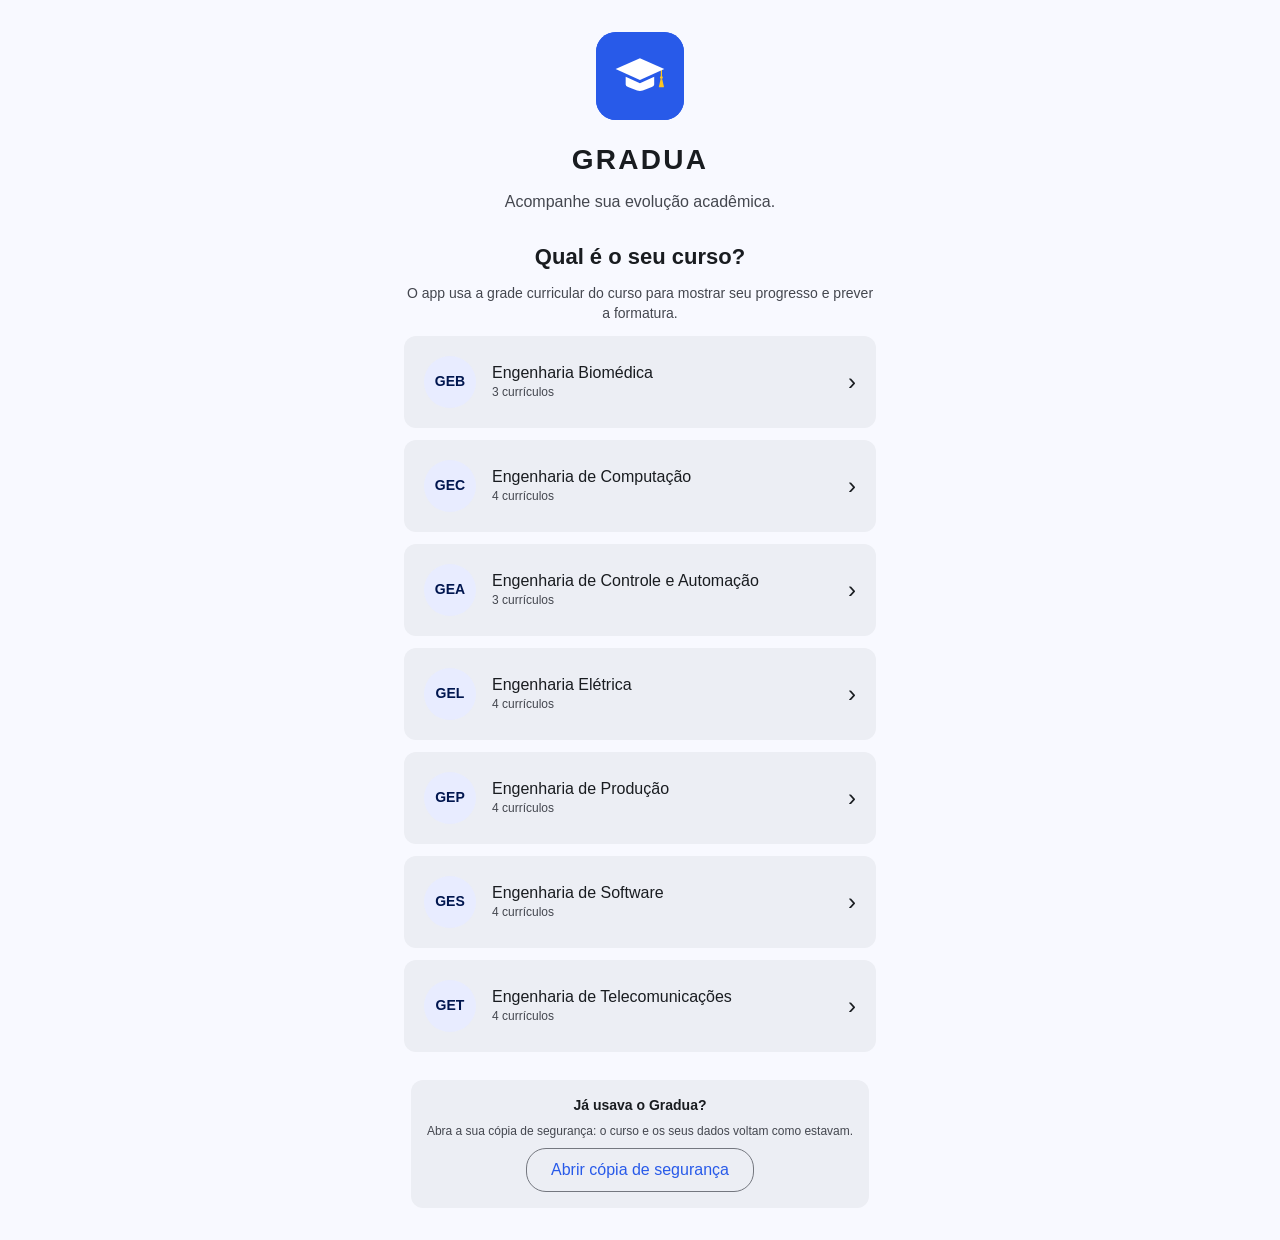
==== index.html @ af93af9c "Gradua 16.3 Beta (versão web e APK do Android) Co-Authored-By: Claude Opus 5.5 <noreply@anthropic.co" ====
<!doctype html>
<html lang="pt-BR">
<head>
  <meta charset="utf-8">
  <meta name="viewport" content="width=device-width, initial-scale=1, viewport-fit=cover">
  <meta name="theme-color" content="#285AE9">
  <!-- 16.2 Beta (segurança, OWASP/MDN): só carrega o que vem do próprio site; nada de plugins nem de base externa. -->
  <meta http-equiv="Content-Security-Policy" content="default-src 'self'; img-src 'self' data: blob:; style-src 'self'; object-src 'none'; base-uri 'none'; form-action 'none'">
  <meta name="apple-mobile-web-app-capable" content="yes">
  <meta name="mobile-web-app-capable" content="yes">
  <meta name="apple-mobile-web-app-status-bar-style" content="default">
  <meta name="apple-mobile-web-app-title" content="Gradua">
  <meta name="description" content="Gradua: acompanhe sua evolução acadêmica no Inatel, do primeiro semestre até a formatura.">
  <title>Gradua</title>
  <link rel="manifest" href="manifest.webmanifest">
  <link rel="apple-touch-icon" href="icones/apple-touch-icon.png">
  <link rel="icon" type="image/png" href="icones/icone-192.png">
  <link rel="stylesheet" href="estilos.css?v=16.3-Beta">
</head>
<body>
  <div id="app" aria-live="polite">
    <div class="abertura"><img src="icones/icone-app.svg" alt="" class="abertura-icone"><p class="logotipo claro">GRADUA</p></div>
  </div>
  <noscript>O Gradua precisa de JavaScript ligado no navegador.</noscript>
  <script src="gradua.js?v=16.3-Beta"></script>
</body>
</html>
---- estilos.css ----
/* Gradua web: as mesmas cores do tema Material 3 do app Android (ui/theme/Theme.kt). */
:root {
  --primaria: #285AE9; --sobre-primaria: #FFFFFF;
  --primaria-cont: #E8ECFF; --sobre-primaria-cont: #00164F;
  --secundaria-cont: #D9E3F8; --sobre-secundaria-cont: #121C2B;
  --terciaria: #7A5900; --terciaria-cont: #FFDEA6; --sobre-terciaria-cont: #261900;
  --erro: #B3261E; --erro-cont: #F9DEDC; --sobre-erro-cont: #410E0B;
  --fundo: #F8F9FF; --superficie: #F8F9FF; --texto: #191C20; --texto-var: #44474F;
  --cartao: #ECEEF4; --cartao-alto: #E6E8EE; --contorno: #74777F; --contorno-var: #C4C6D0;
  --barra: #F0F1F7;
  --ap-f: #DCF2DC; --ap-t: #1B5E20; --cu-f: #FFF4C2; --cu-t: #6D5300; --li-f: #D6E6FA; --li-t: #0D47A1;
  --bl-f: #E4E4E4; --bl-t: #424242; --cs-f: #FBE3D1; --cs-t: #8A3B00; --rf-f: #EDE3F6; --rf-t: #5B2A86;
  --ouro: #FDC522;
  color-scheme: light dark;
}
@media (prefers-color-scheme: dark) {
  :root {
    --primaria: #B5C4FF; --sobre-primaria: #002781;
    --primaria-cont: #1F47C4; --sobre-primaria-cont: #DCE3FF;
    --secundaria-cont: #3E4759; --sobre-secundaria-cont: #D9E3F8;
    --terciaria: #F0BF5C; --terciaria-cont: #5C4300; --sobre-terciaria-cont: #FFDEA6;
    --erro: #F2B8B5; --erro-cont: #8C1D18; --sobre-erro-cont: #F9DEDC;
    --fundo: #111318; --superficie: #111318; --texto: #E2E2E9; --texto-var: #C4C6D0;
    --cartao: #1D2024; --cartao-alto: #272A2F; --contorno: #8E9099; --contorno-var: #44474F;
    --barra: #1D2024;
    --ap-f: #1E3B23; --ap-t: #A5D6A7; --cu-f: #3D3414; --cu-t: #FFE082; --li-f: #1A2C45; --li-t: #90CAF9;
    --bl-f: #2E2E2E; --bl-t: #BDBDBD; --cs-f: #3E2615; --cs-t: #FFB74D; --rf-f: #2F2440; --rf-t: #D1B3F0;
  }
}

* { box-sizing: border-box; -webkit-tap-highlight-color: transparent; }
html, body { margin: 0; height: 100%; }
body {
  background: var(--fundo); color: var(--texto);
  font-family: -apple-system, BlinkMacSystemFont, "Segoe UI", Roboto, "Helvetica Neue", Arial, sans-serif;
  font-size: 16px; line-height: 1.4; -webkit-text-size-adjust: 100%;
  overscroll-behavior-y: none;
}
button, input, select, textarea { font: inherit; color: inherit; }
h1, h2, h3, p { margin: 0; }

/* Abertura (enquanto carrega). */
.abertura { position: fixed; inset: 0; background: #285AE9; display: flex; flex-direction: column; align-items: center; justify-content: center; gap: 8px; }
.abertura-icone { width: 160px; height: 160px; }
.logotipo { font-weight: 700; letter-spacing: 0.08em; font-size: 28px; }
.logotipo.claro { color: #fff; }

/* Estrutura: barra superior, conteúdo rolável, barra de abas embaixo (com as áreas seguras do iPhone). */
.app { display: flex; flex-direction: column; height: 100%; height: 100dvh; }
.topo {
  display: flex; align-items: center; gap: 8px; background: var(--superficie);
  padding: calc(env(safe-area-inset-top) + 10px) 12px 10px calc(env(safe-area-inset-left) + 16px);
}
.topo-titulos { flex: 1; min-width: 0; }
/* Seta de voltar da Jornada (15.0 Beta): alinhada à esquerda como no app Android. */
.topo .voltar { margin-left: -10px; }
.topo h1 { font-size: 22px; font-weight: 400; }
.topo .sub { font-size: 12px; color: var(--texto-var); letter-spacing: 0.02em; white-space: nowrap; overflow: hidden; text-overflow: ellipsis; }
.conteudo { flex: 1; overflow-y: auto; -webkit-overflow-scrolling: touch; padding: 16px; padding-left: calc(env(safe-area-inset-left) + 16px); padding-right: calc(env(safe-area-inset-right) + 16px); }
.conteudo > * + * { margin-top: 12px; }
.abas {
  display: flex; background: var(--barra); border-top: 1px solid var(--contorno-var);
  padding-bottom: env(safe-area-inset-bottom);
}
.aba { flex: 1; display: flex; flex-direction: column; align-items: center; gap: 4px; padding: 10px 0 12px; border: 0; background: none; color: var(--texto-var); font-size: 12px; font-weight: 500; cursor: pointer; }
.aba .pilula { width: 56px; height: 30px; border-radius: 15px; display: flex; align-items: center; justify-content: center; }
.aba[aria-selected="true"] { color: var(--texto); font-weight: 700; }
.aba[aria-selected="true"] .pilula { background: var(--secundaria-cont); }

/* Ícones SVG pintados na cor do texto. */
.icone { display: inline-block; width: 24px; height: 24px; background: currentColor; -webkit-mask: var(--src) center / contain no-repeat; mask: var(--src) center / contain no-repeat; flex: none; }
.icone.p { width: 16px; height: 16px; }
.botao-icone { border: 0; background: none; padding: 10px; border-radius: 50%; cursor: pointer; color: var(--texto); display: flex; }

/* Cartões. */
.cartao { background: var(--cartao); border-radius: 12px; padding: 16px; }
.cartao > * + * { margin-top: 8px; }
.cartao.destaque { background: var(--primaria-cont); color: var(--sobre-primaria-cont); padding: 20px; }
.cartao.secundario { background: var(--secundaria-cont); color: var(--sobre-secundaria-cont); }
.cartao.erro { background: var(--erro-cont); color: var(--sobre-erro-cont); }
.cartao.alto { background: var(--cartao-alto); }
.cartao.contorno { background: var(--superficie); border: 1px solid var(--contorno-var); }
.cartao.clicavel { cursor: pointer; }
.titulo-g { font-size: 22px; font-weight: 600; }
.titulo-m { font-size: 16px; font-weight: 500; }
.titulo-p { font-size: 14px; font-weight: 600; }
.numero-g { font-size: 45px; font-weight: 600; line-height: 1.1; }
.numero-m { font-size: 24px; font-weight: 600; }
.corpo-p { font-size: 14px; }
.legenda { font-size: 12px; color: var(--texto-var); }
.cartao.destaque .legenda, .cartao.erro .legenda, .cartao.secundario .legenda { color: inherit; opacity: 0.85; }
.var { color: var(--texto-var); }
.erro-t { color: var(--erro); }
.negrito { font-weight: 700; }
.cor-primaria { color: var(--primaria); }
.cor-terciaria { color: var(--terciaria); }
/* Seu tempo de curso (10.0 Beta): prazos mínimo e máximo lado a lado. */
.prazos { display: grid; grid-template-columns: 1fr 1fr; gap: 8px; margin: 4px 0; }
.escolha .cartao-ingresso { width: 100%; text-align: left; }
.italico { font-style: italic; }
.direita { display: flex; justify-content: flex-end; }
.linha { display: flex; align-items: center; gap: 8px; }
.cresce { flex: 1; min-width: 0; }
.cortar { white-space: nowrap; overflow: hidden; text-overflow: ellipsis; }
.divisor { border: 0; border-top: 1px solid var(--contorno-var); margin: 8px 0; }

/* Botões. */
.btn { border: 0; border-radius: 20px; padding: 10px 24px; background: var(--primaria); color: var(--sobre-primaria); font-weight: 500; cursor: pointer; min-height: 40px; }
.btn.contorno { background: none; color: var(--primaria); border: 1px solid var(--contorno); }
.btn.texto { background: none; color: var(--primaria); padding: 10px 12px; }
.btn.tonal { background: var(--secundaria-cont); color: var(--sobre-secundaria-cont); }
.btn:disabled { opacity: 0.38; cursor: default; }
.chips { display: flex; flex-wrap: wrap; gap: 8px; }
.chip { border: 1px solid var(--contorno); border-radius: 8px; padding: 6px 12px; background: none; cursor: pointer; font-size: 14px; display: inline-flex; align-items: center; gap: 6px; }
.chip[aria-pressed="true"] { background: var(--secundaria-cont); color: var(--sobre-secundaria-cont); border-color: transparent; }

/* Campos. */
.campo { display: flex; flex-direction: column; gap: 4px; flex: 1; min-width: 0; }
.campo label { font-size: 12px; color: var(--texto-var); }
.campo input, .campo select, .campo textarea {
  border: 1px solid var(--contorno); border-radius: 4px; padding: 12px; background: transparent; font-size: 16px; width: 100%;
}
.campo input:focus, .campo select:focus, .campo textarea:focus { outline: 2px solid var(--primaria); border-color: transparent; }
.campo.invalido input { border-color: var(--erro); }
.campos { display: flex; gap: 8px; }

/* Barra de períodos do Início. */
.periodos { display: flex; gap: 4px; align-items: center; }
.periodos .seg { flex: 1; height: 14px; border-radius: 4px; background: rgba(0, 22, 79, 0.14); overflow: hidden; display: flex; position: relative; }
.periodos .seg.atual { height: 18px; box-shadow: inset 0 0 0 2px var(--sobre-primaria-cont); }
.periodos .ap { background: var(--ap-t); }
.periodos .cu { background: var(--cu-t); }
.rotulos-periodos { display: flex; gap: 4px; margin-top: 4px; }
.rotulos-periodos span { flex: 1; text-align: center; font-size: 11px; }
.rotulos-periodos span.atual { font-weight: 700; }
@media (prefers-color-scheme: dark) { .periodos .seg { background: rgba(220, 227, 255, 0.14); } }

.numeros { display: flex; text-align: center; }
.numeros > div { flex: 1; }
.cartao.numeros > * + * { margin-top: 0; }

/* Grade: cores por situação (as mesmas do Quadro do portal). */
.legenda-cores { display: flex; flex-wrap: wrap; gap: 6px 12px; font-size: 12px; }
.legenda-cores span { display: inline-flex; align-items: center; gap: 4px; }
.legenda-cores i { width: 12px; height: 12px; border-radius: 50%; display: inline-block; border: 1.5px solid; }
.disc { border-radius: 12px; padding: 12px 16px; display: flex; align-items: center; gap: 12px; cursor: pointer; border: 0; width: 100%; text-align: left; -webkit-touch-callout: none; -webkit-user-select: none; user-select: none; touch-action: manipulation; }
.s-aprovada { background: var(--ap-f); color: var(--ap-t); }
.s-cursando { background: var(--cu-f); color: var(--cu-t); }
.s-liberada { background: var(--li-f); color: var(--li-t); }
.s-bloqueada { background: var(--bl-f); color: var(--bl-t); }
.s-cursada { background: var(--cs-f); color: var(--cs-t); }
.s-refazendo { background: var(--rf-f); color: var(--rf-t); }
.periodo-cab { display: flex; align-items: center; gap: 8px; margin-top: 20px; }
.progresso { height: 4px; border-radius: 2px; background: var(--contorno-var); overflow: hidden; margin: 4px 0 8px; }
.progresso > div { height: 100%; background: var(--ap-t); }
.lista > * + * { margin-top: 8px; }

/* Diálogos (como os do Android) e aviso no rodapé. */
.fundo-dialogo { position: fixed; inset: 0; background: rgba(0, 0, 0, 0.4); display: flex; align-items: center; justify-content: center; padding: 24px; z-index: 10; }
.dialogo { background: var(--cartao-alto); border-radius: 28px; padding: 24px; width: 100%; max-width: 560px; max-height: calc(100dvh - 48px); display: flex; flex-direction: column; }
.dialogo h2 { font-size: 22px; font-weight: 400; margin-bottom: 16px; }
.dialogo .corpo { overflow-y: auto; flex: 1; -webkit-overflow-scrolling: touch; }
.dialogo .corpo > * + * { margin-top: 12px; }
.dialogo .rodape-dialogo { margin-top: 12px; padding-top: 8px; border-top: 1px solid var(--contorno-var); }
.dialogo .rodape-dialogo > * + * { margin-top: 4px; }
.dialogo .acoes { display: flex; justify-content: flex-end; gap: 8px; margin-top: 20px; flex-wrap: wrap; }
.opcao-radio { display: flex; align-items: center; gap: 12px; padding: 8px 0; cursor: pointer; }
.opcao-radio input { width: 20px; height: 20px; accent-color: var(--primaria); }
.opcao-radio.desligada { opacity: 0.38; cursor: default; }
.aviso-rodape { position: fixed; left: 16px; right: 16px; bottom: calc(env(safe-area-inset-bottom) + 84px); background: #2F3036; color: #F1F0F7; border-radius: 4px; padding: 14px 16px; display: flex; align-items: center; gap: 12px; z-index: 11; }
.aviso-rodape button { background: none; border: 0; color: #B5C4FF; font-weight: 600; cursor: pointer; }

/* Semestre: abas internas. */
.abas-internas { display: flex; border-bottom: 1px solid var(--contorno-var); margin: -16px -16px 0; position: sticky; top: -16px; background: var(--fundo); z-index: 2; }
.abas-internas button { flex: 1; padding: 14px 0; background: none; border: 0; border-bottom: 3px solid transparent; color: var(--texto-var); font-weight: 500; cursor: pointer; }
.abas-internas button[aria-selected="true"] { color: var(--primaria); border-bottom-color: var(--primaria); }

/* Planilha de entregas. */
.planilha { border-radius: 12px; overflow: hidden; background: var(--cartao); }
.planilha .cab, .planilha .lin { display: grid; grid-template-columns: 64px 64px 1fr 48px; align-items: center; gap: 4px; padding: 10px 12px; }
.planilha .cab { font-size: 12px; font-weight: 600; color: var(--texto-var); background: var(--cartao-alto); }
.planilha .cab button { background: none; border: 0; text-align: left; font: inherit; color: inherit; padding: 0; cursor: pointer; }
.planilha .lin { border-top: 1px solid var(--contorno-var); font-size: 14px; cursor: pointer; }
.planilha .lin.feita { opacity: 0.55; }
.planilha .lin.feita .desc { text-decoration: line-through; }
.planilha input[type="checkbox"] { width: 22px; height: 22px; accent-color: var(--primaria); justify-self: center; }
.fab { position: fixed; right: calc(env(safe-area-inset-right) + 16px); bottom: calc(env(safe-area-inset-bottom) + 84px); border: 0; border-radius: 16px; padding: 16px 20px; background: var(--primaria-cont); color: var(--sobre-primaria-cont); font-weight: 600; box-shadow: 0 3px 6px rgba(0,0,0,.25); display: flex; align-items: center; gap: 8px; cursor: pointer; z-index: 3; }

/* Jornada: linha do tempo. */
.tempo { position: relative; padding-left: 28px; }
.tempo::before { content: ""; position: absolute; left: 10px; top: 8px; bottom: 8px; width: 2px; background: var(--contorno-var); }
.marco { position: relative; }
.marco + .marco { margin-top: 16px; }
.marco .ponto { position: absolute; left: -26px; top: 18px; width: 18px; height: 18px; border-radius: 50%; border: 2px solid var(--contorno); background: var(--fundo); }
.marco.feito .ponto { background: var(--ap-t); border-color: var(--ap-t); }
.marco.agora .ponto { border-color: var(--cu-t); box-shadow: inset 0 0 0 4px var(--fundo); background: var(--cu-t); }
.marco.fim .ponto { background: var(--terciaria); border-color: var(--terciaria); }
.linha-disc { display: grid; grid-template-columns: 52px 1fr auto; gap: 8px; font-size: 14px; padding: 2px 0; }

/* Matrícula. */
.trilhas { display: grid; grid-template-columns: 1fr 1fr; gap: 8px; }
.trilha { background: var(--superficie); border: 1px solid var(--contorno-var); border-radius: 12px; padding: 12px; cursor: pointer; text-align: left; color: var(--texto); }
.trilha[aria-checked="true"] { border: 2px solid var(--primaria); padding: 11px; }
.trilha .radio { width: 20px; height: 20px; border-radius: 50%; border: 2px solid var(--texto-var); display: inline-flex; align-items: center; justify-content: center; flex: none; }
.trilha[aria-checked="true"] .radio { border-color: var(--primaria); }
.trilha[aria-checked="true"] .radio::after { content: ""; width: 10px; height: 10px; border-radius: 50%; background: var(--primaria); }
.trilha .desc { min-height: 5.6em; }
.seletor { display: flex; align-items: center; gap: 12px; }
.seletor .redondo { width: 48px; height: 48px; border-radius: 50%; border: 0; background: var(--secundaria-cont); color: var(--sobre-secundaria-cont); font-size: 24px; cursor: pointer; }
.seletor .valor { font-size: 32px; min-width: 48px; text-align: center; }
.opcao { display: flex; align-items: center; gap: 12px; padding: 8px 0; cursor: pointer; }
.opcao input { width: 22px; height: 22px; accent-color: var(--primaria); flex: none; }
.opcao .det { font-size: 13px; color: var(--primaria); }
.combina { display: inline-flex; align-items: center; gap: 4px; font-size: 12px; color: var(--terciaria); }
.barra-creditos { background: var(--barra); padding: 10px 16px; padding-left: calc(env(safe-area-inset-left) + 16px); padding-right: calc(env(safe-area-inset-right) + 16px); box-shadow: 0 -2px 6px rgba(0,0,0,.12); }
.barra-creditos .trilho { height: 4px; border-radius: 2px; background: var(--contorno-var); margin-top: 6px; overflow: hidden; }
.barra-creditos .trilho > div { height: 100%; background: var(--primaria); }
.resultado { background: var(--terciaria-cont); color: var(--sobre-terciaria-cont); }

/* Escolha de curso. */
.escolha { max-width: 520px; margin: 0 auto; padding: calc(env(safe-area-inset-top) + 32px) 24px calc(env(safe-area-inset-bottom) + 32px); display: flex; flex-direction: column; align-items: center; gap: 12px; text-align: center; }
.marca { width: 88px; height: 88px; border-radius: 20px; background: #285AE9; display: flex; align-items: center; justify-content: center; overflow: hidden; }
.marca img { width: 120px; height: 120px; }
.opcao-curso { display: flex; align-items: center; gap: 16px; width: 100%; text-align: left; padding: 20px; border: 0; border-radius: 12px; background: var(--cartao); cursor: pointer; color: var(--texto); }
.opcao-curso .sigla { width: 52px; height: 52px; border-radius: 50%; background: var(--primaria-cont); color: var(--sobre-primaria-cont); display: flex; align-items: center; justify-content: center; font-weight: 700; font-size: 14px; flex: none; }

/* Planos de matrícula (9.0 Beta) */
.lista-planos { display: flex; flex-direction: column; gap: 8px; }
.plano { display: flex; align-items: flex-start; border: 1px solid var(--contorno-var); border-radius: 12px; background: var(--superficie); }
.plano.aberto { border: 2px solid var(--primaria); background: var(--secundaria-cont); }
.plano-abrir { display: flex; align-items: flex-start; gap: 12px; flex: 1; min-width: 0; text-align: left; border: 0; background: none; padding: 12px; cursor: pointer; color: var(--texto); font: inherit; }
.plano-abrir .radio { flex: none; width: 20px; height: 20px; border-radius: 50%; border: 2px solid var(--texto-var); margin-top: 2px; box-sizing: border-box; }
.plano-abrir .radio.marcado { border-color: var(--primaria); box-shadow: inset 0 0 0 3px var(--superficie), inset 0 0 0 10px var(--primaria); }
.plano .botao-icone { margin: 4px; }
.botoes-coluna { display: flex; flex-direction: column; align-items: flex-start; gap: 8px; }
.barra-creditos .situacao-plano { margin-bottom: 6px; min-height: 36px; }
.btn.pequeno { padding: 6px 20px; min-height: 36px; }
.linha-plano { display: flex; align-items: center; gap: 8px; width: 100%; text-align: left; border: 0; background: none; padding: 8px 0; cursor: pointer; color: var(--texto); font: inherit; }

/* Notas (11.0 Beta): ajuda embaixo de cada campo e linha do plano de ensino. */
.campo .ajuda { font-size: 12px; color: var(--texto-var); white-space: pre-line; margin: 0; min-height: 0; }
.campo .ajuda.erro-t { color: var(--erro); }
.campo.invalido .ajuda { color: var(--erro); }
.campos + .campos { margin-top: 8px; }
.rotulo-grupo { font-size: 14px; font-weight: 500; color: var(--primaria); margin: 12px 0 6px; }
.link-plano { border: 0; background: none; color: var(--primaria); font-size: 12px; font-weight: 500; padding: 4px 0; cursor: pointer; text-align: left; }
.btn-icone { border: 0; background: none; color: var(--texto-var); font-size: 20px; width: 40px; height: 40px; border-radius: 20px; cursor: pointer; }
.resultado-notas { display: flex; flex-direction: column; gap: 8px; align-items: flex-start; margin-top: 8px; }
.btn[disabled] { opacity: 0.38; cursor: default; }
/* Painel das notas (12.1 Beta): situação com cor, um objetivo por linha e o mínimo do objetivo em foco nos campos. */
.minimo { align-self: flex-start; font-size: 14px; font-weight: 700; border-radius: 999px; padding: 3px 10px; margin-top: 2px; white-space: nowrap; transition: background-color .25s, color .25s; }
.tom-bom { --tom: var(--primaria); --tom-cont: var(--primaria-cont); --sobre-tom-cont: var(--sobre-primaria-cont); }
.tom-atencao { --tom: var(--terciaria); --tom-cont: var(--terciaria-cont); --sobre-tom-cont: var(--sobre-terciaria-cont); }
.tom-risco { --tom: var(--erro); --tom-cont: var(--erro-cont); --sobre-tom-cont: var(--sobre-erro-cont); }
.tom-neutro { --tom: var(--texto-var); --tom-cont: var(--cartao-alto); --sobre-tom-cont: var(--texto-var); }
.minimo, .campo .ajuda.minimo { background: var(--tom-cont); color: var(--sobre-tom-cont); }
.painel-notas { background: var(--superficie); border-radius: 16px; padding: 12px 8px; margin-top: 8px; }
.painel-notas .cabeca { display: flex; align-items: center; gap: 12px; padding: 0 8px; }
.painel-notas .titulo-painel { font-size: 16px; font-weight: 600; color: var(--tom); transition: color .25s; }
.painel-notas .numero { text-align: right; flex: none; }
.painel-notas .numero b { display: block; font-size: 22px; font-weight: 600; line-height: 1.2; }
.painel-notas .numero.nota b { color: var(--tom); }
.meta { display: flex; flex-direction: column; width: 100%; text-align: left; border: 0; background: transparent; color: var(--texto); font: inherit; padding: 6px 8px; border-radius: 12px; margin-top: 4px; transition: background-color .25s; }
button.meta { cursor: pointer; }
button.meta[aria-checked="true"] { background: var(--tom-cont); background: color-mix(in srgb, var(--tom-cont) 55%, transparent); }
button.meta:focus-visible { outline: 2px solid var(--tom); outline-offset: 1px; }
.meta .lin { display: flex; align-items: center; gap: 10px; width: 100%; }
.meta .marca-meta { width: 24px; height: 24px; flex: none; display: flex; align-items: center; justify-content: center; color: var(--tom); font-size: 18px; font-weight: 700; }
.meta .ponto { width: 10px; height: 10px; border-radius: 50%; background: var(--tom); }
.meta .radio { width: 20px; height: 20px; border-radius: 50%; border: 2px solid var(--texto-var); box-sizing: border-box; }
.meta[aria-checked="true"] .radio { border-color: var(--tom); box-shadow: inset 0 0 0 3px var(--superficie), inset 0 0 0 10px var(--tom); }
.meta .nome { font-size: 14px; font-weight: 500; }
.meta.apagada .nome { color: var(--texto-var); }
.meta .valor { text-align: right; flex: none; }
.meta .valor b { display: block; color: var(--tom); font-size: 24px; font-weight: 700; line-height: 1.15; }
.meta .valor b.palavra { font-size: 14px; font-weight: 600; }
.meta .trilho { height: 4px; border-radius: 2px; background: var(--cartao-alto); margin: 6px 0 0 34px; width: calc(100% - 34px); overflow: hidden; }
.meta .trilho > div { height: 100%; background: var(--tom); transition: width .3s; }
.campo .ajuda.minimo.prevista { background: transparent; color: var(--tom); box-shadow: inset 0 0 0 1.5px var(--tom); }
.meta .previsao-np3 { font-size: 12px; color: var(--texto); margin: 6px 0 0 34px; width: calc(100% - 34px); }
@media (prefers-reduced-motion: reduce) { .minimo, .meta, .meta .trilho > div, .painel-notas .titulo-painel { transition: none; } }

/* Início (14.0 Beta): linhas tocáveis das disciplinas e das entregas, com a escala de cores das notas
   (vermelho < 30, amarelo < 60, verde ≥ 60) e dos prazos (vermelho atrasada, amarelo até 7 dias). */
.lista-inicio { margin: 4px -16px 0; }
.linha-inicio { display: flex; align-items: center; gap: 12px; width: 100%; text-align: left; border: 0; background: none; padding: 10px 8px 10px 16px; cursor: pointer; color: var(--texto); font: inherit; }
.lista-inicio.divisores .linha-inicio + .linha-inicio { border-top: 1px solid var(--contorno-var); }
.linha-inicio:focus-visible { outline: 2px solid var(--primaria); outline-offset: -2px; border-radius: 8px; }
.linha-inicio .seta { font-size: 24px; color: var(--texto-var); flex: none; }
.etiquetas-notas { display: flex; flex-wrap: wrap; gap: 4px 6px; margin: 4px 0; }
.etiqueta-nota { font-size: 12px; font-weight: 500; border-radius: 8px; padding: 3px 8px; }
.etiqueta-nota.cor-verde, .data-inicio.cor-verde { background: var(--ap-f); color: var(--ap-t); }
.etiqueta-nota.cor-amarelo, .data-inicio.cor-amarelo { background: var(--cu-f); color: var(--cu-t); }
.etiqueta-nota.cor-vermelho, .data-inicio.cor-vermelho { background: var(--erro-cont); color: var(--sobre-erro-cont); }
.etiqueta-nota.cor-neutro, .data-inicio.cor-neutro { background: var(--superficie); color: var(--texto-var); }
.situacao-inicio { font-size: 12px; font-weight: 600; margin: 2px 0; }
.situacao-inicio.cor-verde, .prazo-inicio.cor-verde { color: var(--ap-t); }
.situacao-inicio.cor-amarelo, .prazo-inicio.cor-amarelo { color: var(--cu-t); }
.situacao-inicio.cor-vermelho, .prazo-inicio.cor-vermelho { color: var(--erro); }
.situacao-inicio.cor-neutro { color: var(--texto-var); }
.prazo-inicio.cor-amarelo { font-weight: 600; }
.prazo-inicio.cor-vermelho { font-weight: 700; }
.data-inicio { width: 52px; height: 48px; border-radius: 10px; display: flex; flex-direction: column; align-items: center; justify-content: center; flex: none; }
.data-inicio b { font-size: 16px; line-height: 1.1; }
.data-inicio span { font-size: 11px; }

/* 16.0 Beta: Matrícula em modo de ver e de editar; encerrar o semestre. */
.cartao.editando { background: var(--secundaria-cont); color: var(--sobre-secundaria-cont); }
.cartao.editando .lapis { font-size: 20px; margin-right: 12px; line-height: 1.2; }
.barra-creditos.editando { background: var(--secundaria-cont); color: var(--sobre-secundaria-cont); }
.barra-creditos .botoes-barra { gap: 8px; }
.barra-creditos .botoes-barra .btn { flex: 1; }
.barra-creditos .botoes-barra .btn:last-child { flex: 1.6; }
.item-plano { padding: 8px 0; border-top: 1px solid var(--contorno-var); }
.item-plano:first-of-type { border-top: 0; }
.lista-simples { padding-left: 20px; }
.lista-simples li + li { margin-top: 4px; }
.terciaria-t { color: var(--terciaria); }
.dialogo.dialogo-grande { max-width: 640px; }
.dialogo .acoes { align-items: center; }
.resultado-final > * + * { margin-top: 8px; }
.segmentos { display: flex; border: 1px solid var(--contorno); border-radius: 20px; overflow: hidden; }
.segmento { flex: 1; border: 0; border-left: 1px solid var(--contorno); background: none; color: var(--texto); padding: 8px 4px; min-height: 40px; font-size: 14px; font-weight: 500; cursor: pointer; }
.segmento:first-child { border-left: 0; }
.segmento[aria-checked="true"] { background: var(--secundaria-cont); color: var(--sobre-secundaria-cont); }
.dialogo .acoes .resumo-encerrar { flex-basis: 100%; text-align: right; }
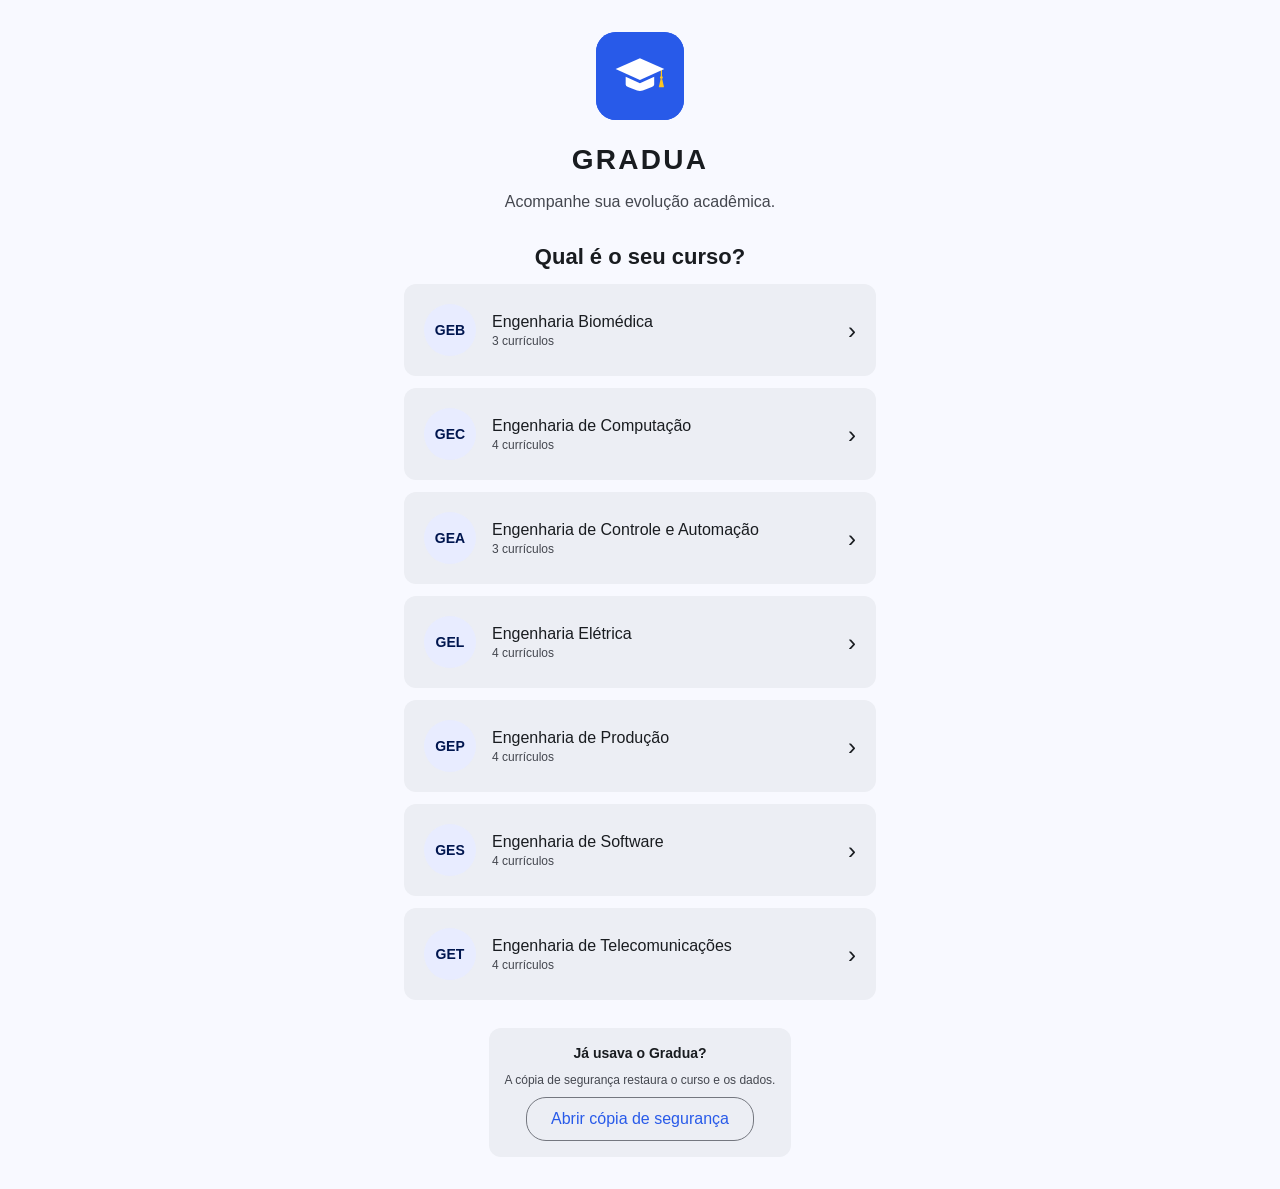
==== commit 87b37933: "Gradua 50.0 Beta (versão web e APK do Android) Co-Authored-By: Claude Opus 5.5 <noreply@anthropic.co" ====
--- a/index.html
+++ b/index.html
@@ -15,13 +15,13 @@
   <link rel="manifest" href="manifest.webmanifest">
   <link rel="apple-touch-icon" href="icones/apple-touch-icon.png">
   <link rel="icon" type="image/png" href="icones/icone-192.png">
-  <link rel="stylesheet" href="estilos.css?v=16.3-Beta">
+  <link rel="stylesheet" href="estilos.css?v=50.0-Beta">
 </head>
 <body>
   <div id="app" aria-live="polite">
     <div class="abertura"><img src="icones/icone-app.svg" alt="" class="abertura-icone"><p class="logotipo claro">GRADUA</p></div>
   </div>
   <noscript>O Gradua precisa de JavaScript ligado no navegador.</noscript>
-  <script src="gradua.js?v=16.3-Beta"></script>
+  <script src="gradua.js?v=50.0-Beta"></script>
 </body>
 </html>
--- a/estilos.css
+++ b/estilos.css
@@ -2,29 +2,48 @@
 :root {
   --primaria: #285AE9; --sobre-primaria: #FFFFFF;
   --primaria-cont: #E8ECFF; --sobre-primaria-cont: #00164F;
-  --secundaria-cont: #D9E3F8; --sobre-secundaria-cont: #121C2B;
+  --secundaria-cont: #E1E8FA; --sobre-secundaria-cont: #121C2B;
   --terciaria: #7A5900; --terciaria-cont: #FFDEA6; --sobre-terciaria-cont: #261900;
-  --erro: #B3261E; --erro-cont: #F9DEDC; --sobre-erro-cont: #410E0B;
+  --erro: #B3261E; --erro-cont: #FBE4E2; --sobre-erro-cont: #410E0B;
   --fundo: #F8F9FF; --superficie: #F8F9FF; --texto: #191C20; --texto-var: #44474F;
   --cartao: #ECEEF4; --cartao-alto: #E6E8EE; --contorno: #74777F; --contorno-var: #C4C6D0;
   --barra: #F0F1F7;
   --ap-f: #DCF2DC; --ap-t: #1B5E20; --cu-f: #FFF4C2; --cu-t: #6D5300; --li-f: #D6E6FA; --li-t: #0D47A1;
   --bl-f: #E4E4E4; --bl-t: #424242; --cs-f: #FBE3D1; --cs-t: #8A3B00; --rf-f: #EDE3F6; --rf-t: #5B2A86;
   --ouro: #FDC522;
+  --pz-at-f: #B3261E; --pz-at-t: #FFFFFF; --pz-pr-f: #FFC48C; --pz-pr-t: #5C2800; --pz-pr-l: #8A3F00;
   color-scheme: light dark;
 }
+/* 22.0 Beta: tema escolhido no app (Configurações). Sem escolha (ou "Automático"), segue o celular; "escuro" e
+   "claro" no <html data-tema> passam por cima. As cores escuras ficam nos dois blocos abaixo: mude os dois juntos. */
+:root[data-tema="claro"] { color-scheme: light; }
+:root[data-tema="escuro"] {
+  color-scheme: dark;
+  --primaria: #B5C4FF; --sobre-primaria: #002781;
+  --primaria-cont: #2F4A8C; --sobre-primaria-cont: #DCE3FF;
+  --secundaria-cont: #3E4759; --sobre-secundaria-cont: #D9E3F8;
+  --terciaria: #F0BF5C; --terciaria-cont: #5C4300; --sobre-terciaria-cont: #FFDEA6;
+  --erro: #F2B8B5; --erro-cont: #6E2A26; --sobre-erro-cont: #F9DEDC;
+  --fundo: #111318; --superficie: #111318; --texto: #E2E2E9; --texto-var: #C4C6D0;
+  --cartao: #1D2024; --cartao-alto: #272A2F; --contorno: #8E9099; --contorno-var: #44474F;
+  --barra: #1D2024;
+  --ap-f: #1E3B23; --ap-t: #A5D6A7; --cu-f: #3D3414; --cu-t: #FFE082; --li-f: #1A2C45; --li-t: #90CAF9;
+  --bl-f: #2E2E2E; --bl-t: #BDBDBD; --cs-f: #3E2615; --cs-t: #FFB74D; --rf-f: #2F2440; --rf-t: #D1B3F0;
+  --pz-at-f: #C62828; --pz-at-t: #FFFFFF; --pz-pr-f: #6B3300; --pz-pr-t: #FFDCC2; --pz-pr-l: #FFB68A;
+}
 @media (prefers-color-scheme: dark) {
-  :root {
+  :root:not([data-tema="claro"]) {
     --primaria: #B5C4FF; --sobre-primaria: #002781;
-    --primaria-cont: #1F47C4; --sobre-primaria-cont: #DCE3FF;
+    --primaria-cont: #2F4A8C; --sobre-primaria-cont: #DCE3FF;
     --secundaria-cont: #3E4759; --sobre-secundaria-cont: #D9E3F8;
     --terciaria: #F0BF5C; --terciaria-cont: #5C4300; --sobre-terciaria-cont: #FFDEA6;
-    --erro: #F2B8B5; --erro-cont: #8C1D18; --sobre-erro-cont: #F9DEDC;
+    --erro: #F2B8B5; --erro-cont: #6E2A26; --sobre-erro-cont: #F9DEDC;
     --fundo: #111318; --superficie: #111318; --texto: #E2E2E9; --texto-var: #C4C6D0;
     --cartao: #1D2024; --cartao-alto: #272A2F; --contorno: #8E9099; --contorno-var: #44474F;
     --barra: #1D2024;
     --ap-f: #1E3B23; --ap-t: #A5D6A7; --cu-f: #3D3414; --cu-t: #FFE082; --li-f: #1A2C45; --li-t: #90CAF9;
     --bl-f: #2E2E2E; --bl-t: #BDBDBD; --cs-f: #3E2615; --cs-t: #FFB74D; --rf-f: #2F2440; --rf-t: #D1B3F0;
+    --pz-at-f: #C62828; --pz-at-t: #FFFFFF; --pz-pr-f: #6B3300; --pz-pr-t: #FFDCC2; --pz-pr-l: #FFB68A;
   }
 }
 
@@ -94,8 +113,6 @@
 .negrito { font-weight: 700; }
 .cor-primaria { color: var(--primaria); }
 .cor-terciaria { color: var(--terciaria); }
-/* Seu tempo de curso (10.0 Beta): prazos mínimo e máximo lado a lado. */
-.prazos { display: grid; grid-template-columns: 1fr 1fr; gap: 8px; margin: 4px 0; }
 .escolha .cartao-ingresso { width: 100%; text-align: left; }
 .italico { font-style: italic; }
 .direita { display: flex; justify-content: flex-end; }
@@ -105,13 +122,17 @@
 .divisor { border: 0; border-top: 1px solid var(--contorno-var); margin: 8px 0; }
 
 /* Botões. */
-.btn { border: 0; border-radius: 20px; padding: 10px 24px; background: var(--primaria); color: var(--sobre-primaria); font-weight: 500; cursor: pointer; min-height: 40px; }
+.btn { border: 0; border-radius: 20px; padding: 10px 24px; background: var(--primaria); color: var(--sobre-primaria); font-weight: 500; cursor: pointer; min-height: 44px; }
 .btn.contorno { background: none; color: var(--primaria); border: 1px solid var(--contorno); }
 .btn.texto { background: none; color: var(--primaria); padding: 10px 12px; }
 .btn.tonal { background: var(--secundaria-cont); color: var(--sobre-secundaria-cont); }
 .btn:disabled { opacity: 0.38; cursor: default; }
 .chips { display: flex; flex-wrap: wrap; gap: 8px; }
 .chip { border: 1px solid var(--contorno); border-radius: 8px; padding: 6px 12px; background: none; cursor: pointer; font-size: 14px; display: inline-flex; align-items: center; gap: 6px; }
+/* 42.1 Beta (revisão de UI/UX; Apple: área de toque de 44 pt): chips, botões pequenos e ícones mantêm o desenho, mas a
+   área de toque cresce para 44 px com uma faixa invisível em volta (entre linhas de chips, o espaço é de 8 px). */
+.chip, .btn.pequeno { position: relative; }
+.chip::after, .btn.pequeno::after { content: ""; position: absolute; left: -2px; right: -2px; top: -5px; bottom: -5px; }
 .chip[aria-pressed="true"] { background: var(--secundaria-cont); color: var(--sobre-secundaria-cont); border-color: transparent; }
 
 /* Campos. */
@@ -133,11 +154,19 @@
 .rotulos-periodos { display: flex; gap: 4px; margin-top: 4px; }
 .rotulos-periodos span { flex: 1; text-align: center; font-size: 11px; }
 .rotulos-periodos span.atual { font-weight: 700; }
-@media (prefers-color-scheme: dark) { .periodos .seg { background: rgba(220, 227, 255, 0.14); } }
-
+@media (prefers-color-scheme: dark) { :root:not([data-tema="claro"]) .periodos .seg { background: rgba(220, 227, 255, 0.14); } }
+:root[data-tema="escuro"] .periodos .seg { background: rgba(220, 227, 255, 0.14); }
+
+/* Números de créditos (39.9 Beta: dentro do cartão da formatura, no Início). */
 .numeros { display: flex; text-align: center; }
 .numeros > div { flex: 1; }
-.cartao.numeros > * + * { margin-top: 0; }
+/* 39.9 Beta (escolhas do dono do projeto): formatura, tempo de curso (com o ingresso) e créditos num cartão só. */
+.tempo-de-curso { margin-top: 16px; display: flex; flex-direction: column; gap: 2px; }
+.tempo-de-curso .situacao { font-size: 22px; font-weight: 600; margin-bottom: 2px; }
+.cartao.destaque .divisor { border-top-color: currentColor; opacity: 0.2; margin: 16px 0; }
+.acoes-cartao { display: flex; justify-content: space-between; align-items: center; gap: 8px; margin-top: 12px; }
+.acoes-cartao .btn:first-child { white-space: nowrap; flex: none; }
+.acoes-cartao .btn:last-child { text-align: right; }
 
 /* Grade: cores por situação (as mesmas do Quadro do portal). */
 .legenda-cores { display: flex; flex-wrap: wrap; gap: 6px 12px; font-size: 12px; }
@@ -177,13 +206,22 @@
 
 /* Planilha de entregas. */
 .planilha { border-radius: 12px; overflow: hidden; background: var(--cartao); }
-.planilha .cab, .planilha .lin { display: grid; grid-template-columns: 64px 64px 1fr 48px; align-items: center; gap: 4px; padding: 10px 12px; }
+.planilha .cab, .planilha .lin { display: grid; grid-template-columns: 72px 1fr 1fr 48px; align-items: center; gap: 8px; padding: 10px 12px; }
 .planilha .cab { font-size: 12px; font-weight: 600; color: var(--texto-var); background: var(--cartao-alto); }
-.planilha .cab button { background: none; border: 0; text-align: left; font: inherit; color: inherit; padding: 0; cursor: pointer; }
+.planilha .cab button { background: none; border: 0; text-align: left; font: inherit; color: inherit; padding: 0; cursor: pointer;
+  min-height: 44px; display: flex; align-items: center; }
+/* 42.1 Beta (revisão de UI/UX): títulos de ordenar com 44 px de altura (eram 16 px). */
+.planilha .cab { padding-top: 0; padding-bottom: 0; }
 .planilha .lin { border-top: 1px solid var(--contorno-var); font-size: 14px; cursor: pointer; }
-.planilha .lin.feita { opacity: 0.55; }
+/* 42.1 Beta: as feitas em cinza legível e riscadas, sem esmaecer a linha toda (com opacidade ficavam em 2,7:1). */
+.planilha .lin.feita, .planilha .lin.feita .corpo-p, .planilha .lin.feita .legenda { color: var(--texto-var); }
 .planilha .lin.feita .desc { text-decoration: line-through; }
-.planilha input[type="checkbox"] { width: 22px; height: 22px; accent-color: var(--primaria); justify-self: center; }
+.planilha .lin.feita .disc-ent .corpo-p { text-decoration: line-through; }
+/* Nome da disciplina embaixo da sigla: até 2 linhas, depois reticências. */
+.planilha .nome-disc { display: -webkit-box; -webkit-line-clamp: 2; -webkit-box-orient: vertical; overflow: hidden; }
+.planilha .disc-ent, .planilha .desc { min-width: 0; }
+.planilha input[type="checkbox"] { width: 24px; height: 24px; margin: 0; accent-color: var(--primaria); cursor: pointer; }
+.planilha .marcar-feita { width: 44px; height: 44px; display: flex; align-items: center; justify-content: center; justify-self: center; cursor: pointer; }
 .fab { position: fixed; right: calc(env(safe-area-inset-right) + 16px); bottom: calc(env(safe-area-inset-bottom) + 84px); border: 0; border-radius: 16px; padding: 16px 20px; background: var(--primaria-cont); color: var(--sobre-primaria-cont); font-weight: 600; box-shadow: 0 3px 6px rgba(0,0,0,.25); display: flex; align-items: center; gap: 8px; cursor: pointer; z-index: 3; }
 
 /* Jornada: linha do tempo. */
@@ -196,6 +234,16 @@
 .marco.agora .ponto { border-color: var(--cu-t); box-shadow: inset 0 0 0 4px var(--fundo); background: var(--cu-t); }
 .marco.fim .ponto { background: var(--terciaria); border-color: var(--terciaria); }
 .linha-disc { display: grid; grid-template-columns: 52px 1fr auto; gap: 8px; font-size: 14px; padding: 2px 0; }
+.marco.encerrado .ponto { background: var(--ap-f); border-color: var(--ap-t); }
+details.encerrado { padding: 0; }
+details.encerrado > summary { list-style: none; display: flex; align-items: center; gap: 8px; padding: 12px 8px 12px 16px; cursor: pointer; }
+details.encerrado > summary::-webkit-details-marker { display: none; }
+details.encerrado > summary .linha { gap: 8px; }
+details.encerrado > div { padding: 0 8px 12px 16px; }
+details.encerrado .seta { color: var(--texto-var); transition: transform .2s; }
+details.encerrado[open] .seta { transform: rotate(180deg); }
+.linha-resultado { display: flex; flex-wrap: wrap; align-items: center; gap: 2px 6px; margin-top: 2px; }
+.selo-resultado { font-size: 11px; font-weight: 500; border-radius: 8px; padding: 2px 6px; }
 
 /* Matrícula. */
 .trilhas { display: grid; grid-template-columns: 1fr 1fr; gap: 8px; }
@@ -232,6 +280,14 @@
 .plano-abrir .radio { flex: none; width: 20px; height: 20px; border-radius: 50%; border: 2px solid var(--texto-var); margin-top: 2px; box-sizing: border-box; }
 .plano-abrir .radio.marcado { border-color: var(--primaria); box-shadow: inset 0 0 0 3px var(--superficie), inset 0 0 0 10px var(--primaria); }
 .plano .botao-icone { margin: 4px; }
+/* 19.0 Beta: ordem dos planos. ⋮ em cima e a alça ≡ embaixo; só a alça segura o gesto (touch-action), o resto rola. */
+.acoes-plano { display: flex; flex-direction: column; align-items: center; }
+.plano .alca { margin-top: 0; color: var(--texto-var); touch-action: none; cursor: grab; }
+.plano .alca:focus-visible { outline: 2px solid var(--primaria); }
+.plano.arrastando { position: relative; z-index: 2; box-shadow: 0 8px 20px rgba(0, 0, 0, .22); cursor: grabbing; }
+.plano.desliza { transition: transform .15s ease; }
+.so-leitor { position: absolute; width: 1px; height: 1px; margin: -1px; padding: 0; overflow: hidden; clip: rect(0 0 0 0); white-space: nowrap; border: 0; }
+@media (prefers-reduced-motion: reduce) { .plano.desliza { transition: none; } }
 .botoes-coluna { display: flex; flex-direction: column; align-items: flex-start; gap: 8px; }
 .barra-creditos .situacao-plano { margin-bottom: 6px; min-height: 36px; }
 .btn.pequeno { padding: 6px 20px; min-height: 36px; }
@@ -244,7 +300,7 @@
 .campos + .campos { margin-top: 8px; }
 .rotulo-grupo { font-size: 14px; font-weight: 500; color: var(--primaria); margin: 12px 0 6px; }
 .link-plano { border: 0; background: none; color: var(--primaria); font-size: 12px; font-weight: 500; padding: 4px 0; cursor: pointer; text-align: left; }
-.btn-icone { border: 0; background: none; color: var(--texto-var); font-size: 20px; width: 40px; height: 40px; border-radius: 20px; cursor: pointer; }
+.btn-icone { border: 0; background: none; color: var(--texto-var); font-size: 20px; width: 44px; height: 44px; border-radius: 22px; cursor: pointer; }
 .resultado-notas { display: flex; flex-direction: column; gap: 8px; align-items: flex-start; margin-top: 8px; }
 .btn[disabled] { opacity: 0.38; cursor: default; }
 /* Painel das notas (12.1 Beta): situação com cor, um objetivo por linha e o mínimo do objetivo em foco nos campos. */
@@ -287,19 +343,36 @@
 .lista-inicio.divisores .linha-inicio + .linha-inicio { border-top: 1px solid var(--contorno-var); }
 .linha-inicio:focus-visible { outline: 2px solid var(--primaria); outline-offset: -2px; border-radius: 8px; }
 .linha-inicio .seta { font-size: 24px; color: var(--texto-var); flex: none; }
+/* 42.0 Beta: título de uma parte do cartão do Início que abre a sua tela (no lugar dos botões no fim do cartão). */
+.titulo-abre { display: flex; align-items: center; gap: 8px; width: 100%; min-height: 40px; border: 0; background: none; padding: 0;
+  margin: 0; font: inherit; color: inherit; text-align: left; cursor: pointer; }
+.titulo-abre .seta { font-size: 24px; font-weight: 400; color: var(--texto-var); flex: none; }
+.titulo-abre:focus-visible { outline: 2px solid var(--primaria); outline-offset: 2px; border-radius: 6px; }
 .etiquetas-notas { display: flex; flex-wrap: wrap; gap: 4px 6px; margin: 4px 0; }
 .etiqueta-nota { font-size: 12px; font-weight: 500; border-radius: 8px; padding: 3px 8px; }
-.etiqueta-nota.cor-verde, .data-inicio.cor-verde { background: var(--ap-f); color: var(--ap-t); }
-.etiqueta-nota.cor-amarelo, .data-inicio.cor-amarelo { background: var(--cu-f); color: var(--cu-t); }
-.etiqueta-nota.cor-vermelho, .data-inicio.cor-vermelho { background: var(--erro-cont); color: var(--sobre-erro-cont); }
-.etiqueta-nota.cor-neutro, .data-inicio.cor-neutro { background: var(--superficie); color: var(--texto-var); }
+.etiqueta-nota.cor-verde { background: var(--ap-f); color: var(--ap-t); }
+.etiqueta-nota.cor-amarelo { background: var(--cu-f); color: var(--cu-t); }
+.etiqueta-nota.cor-vermelho { background: var(--erro-cont); color: var(--sobre-erro-cont); }
+.etiqueta-nota.cor-neutro { background: var(--superficie); color: var(--texto-var); }
 .situacao-inicio { font-size: 12px; font-weight: 600; margin: 2px 0; }
-.situacao-inicio.cor-verde, .prazo-inicio.cor-verde { color: var(--ap-t); }
-.situacao-inicio.cor-amarelo, .prazo-inicio.cor-amarelo { color: var(--cu-t); }
-.situacao-inicio.cor-vermelho, .prazo-inicio.cor-vermelho { color: var(--erro); }
+.situacao-inicio.cor-verde { color: var(--ap-t); }
+.situacao-inicio.cor-amarelo { color: var(--cu-t); }
+.situacao-inicio.cor-vermelho { color: var(--erro); }
 .situacao-inicio.cor-neutro { color: var(--texto-var); }
-.prazo-inicio.cor-amarelo { font-weight: 600; }
-.prazo-inicio.cor-vermelho { font-weight: 700; }
+/* 39.7 Beta: 5 níveis do prazo (como o app Android, ui/CoresPrazo.kt): atrasada (vermelho forte, fundo cheio),
+   hoje/amanhã (vermelho claro), 2–3 dias (laranja), 4–7 dias (amarelo), depois (sem cor). Etiqueta: .data-inicio no
+   Início e .etiqueta-prazo na planilha; texto sobre o cartão: .prazo-inicio. */
+.data-inicio.prazo-atrasada, .etiqueta-prazo.prazo-atrasada { background: var(--pz-at-f); color: var(--pz-at-t); }
+.data-inicio.prazo-urgente, .etiqueta-prazo.prazo-urgente { background: var(--erro-cont); color: var(--sobre-erro-cont); }
+.data-inicio.prazo-proxima, .etiqueta-prazo.prazo-proxima { background: var(--pz-pr-f); color: var(--pz-pr-t); }
+.data-inicio.prazo-semana, .etiqueta-prazo.prazo-semana { background: var(--cu-f); color: var(--cu-t); }
+.data-inicio.prazo-depois { background: var(--superficie); color: var(--texto-var); }
+.prazo-inicio.prazo-atrasada, .prazo-inicio.prazo-urgente { color: var(--erro); font-weight: 700; }
+.prazo-inicio.prazo-proxima { color: var(--pz-pr-l); font-weight: 700; }
+.prazo-inicio.prazo-semana { color: var(--cu-t); font-weight: 600; }
+.etiqueta-prazo { display: inline-block; align-self: flex-start; border-radius: 6px; padding: 1px 4px; margin-top: 2px; white-space: nowrap; }
+.etiqueta-prazo.prazo-atrasada, .etiqueta-prazo.prazo-urgente, .etiqueta-prazo.prazo-proxima { font-weight: 700; }
+.etiqueta-prazo.prazo-semana { font-weight: 600; }
 .data-inicio { width: 52px; height: 48px; border-radius: 10px; display: flex; flex-direction: column; align-items: center; justify-content: center; flex: none; }
 .data-inicio b { font-size: 16px; line-height: 1.1; }
 .data-inicio span { font-size: 11px; }
@@ -324,3 +397,359 @@
 .segmento:first-child { border-left: 0; }
 .segmento[aria-checked="true"] { background: var(--secundaria-cont); color: var(--sobre-secundaria-cont); }
 .dialogo .acoes .resumo-encerrar { flex-basis: 100%; text-align: right; }
+
+/* 16.4 Beta: menus (⋮ e filtros) com ícone e texto, divisórias e a ação destrutiva em vermelho, como no app Android. */
+.menu-lista { display: flex; flex-direction: column; margin: 0 -8px; }
+.dialogo .corpo .menu-lista > * + * { margin-top: 0; }
+.item-menu { display: flex; align-items: center; gap: 16px; width: 100%; min-height: 48px; padding: 8px 12px; border: 0; border-radius: 8px; background: none; color: var(--texto); font-size: 16px; text-align: left; cursor: pointer; }
+.item-menu:hover, .item-menu:focus-visible { background: var(--cartao); outline: none; }
+.item-menu .icone { width: 22px; height: 22px; }
+.item-menu .visto { color: var(--primaria); }
+.item-menu.perigo { color: var(--erro); }
+.menu-lista hr { border: 0; border-top: 1px solid var(--contorno-var); margin: 4px 12px; }
+.ponto-situacao { width: 18px; height: 18px; border-radius: 50%; border: 2px solid; flex: none; box-sizing: border-box; }
+.ponto-situacao.vazio { background: none; color: var(--contorno); }
+
+/* 16.5 Beta: formulário de vários campos em tela cheia (Nova entrega, Configurações), como no app Android. */
+.formulario-tela { position: fixed; inset: 0; z-index: 9; background: var(--fundo); color: var(--texto); display: flex; flex-direction: column; }
+.formulario-barra { display: flex; align-items: center; gap: 8px; padding: calc(env(safe-area-inset-top) + 8px) calc(env(safe-area-inset-right) + 8px) 8px calc(env(safe-area-inset-left) + 8px); border-bottom: 1px solid var(--contorno-var); }
+.formulario-barra h2 { font-size: 20px; font-weight: 400; margin: 0; }
+.formulario-corpo { flex: 1; overflow-y: auto; -webkit-overflow-scrolling: touch; width: 100%; max-width: 640px; margin: 0 auto; box-sizing: border-box; padding: 16px 24px calc(env(safe-area-inset-bottom) + 32px); }
+.formulario-corpo > * + * { margin-top: 12px; }
+.formulario-corpo .titulo-secao { font-size: 14px; font-weight: 600; color: var(--primaria); margin-top: 20px; }
+.formulario-corpo .titulo-secao:first-child { margin-top: 0; }
+.formulario-corpo hr { border: 0; border-top: 1px solid var(--contorno-var); }
+
+/* Botão de informação (ⓘ) e painel de ajuda (18.0 Beta, skill ajuda-contextual). */
+.titulo-info { display: flex; align-items: center; gap: 4px; }
+.titulo-info > :first-child { flex: 1; }
+.btn-info { width: 44px; height: 44px; margin: -10px -12px -10px 0; border: 0; border-radius: 50%; background: none; color: inherit; display: inline-flex; align-items: center; justify-content: center; cursor: pointer; flex: none; }
+.btn-info:focus-visible { outline: 2px solid var(--primaria); }
+.fundo-painel { position: fixed; inset: 0; background: rgba(0, 0, 0, 0.4); display: flex; align-items: flex-end; justify-content: center; z-index: 12; }
+.painel-ajuda { background: var(--cartao-alto); width: 100%; max-width: 640px; max-height: 85dvh; border-radius: 28px 28px 0 0; padding: 0 24px calc(env(safe-area-inset-bottom) + 12px); display: flex; flex-direction: column; animation: painel-sobe .2s ease-out; }
+.painel-ajuda .alca { width: 32px; height: 4px; border-radius: 2px; background: var(--contorno); margin: 16px auto 20px; flex: none; }
+.painel-ajuda h2 { font-size: 22px; font-weight: 400; margin-bottom: 12px; }
+.painel-ajuda .corpo { overflow-y: auto; -webkit-overflow-scrolling: touch; }
+.painel-ajuda .corpo > * + * { margin-top: 12px; }
+.painel-ajuda .acoes { display: flex; justify-content: flex-end; margin-top: 8px; }
+@keyframes painel-sobe { from { transform: translateY(100%); } to { transform: none; } }
+@media (prefers-reduced-motion: reduce) { .painel-ajuda { animation: none; } }
+
+/* 21.0 Beta: quadro de horário. Cor por matéria (a faixa e o fundo dos blocos; o texto sempre diz a matéria). */
+/* 27.0 Beta: 12 cores com nome (domain/CoresMaterias.kt), cada uma com um tom para o tema claro e outro para o escuro
+   (contraste de pelo menos 3:1 contra o fundo nos dois). Mude junto com o CorMateria do Kotlin. */
+.cm-azul { --cor-c: #1976D2; --cor-e: #64B5F6; }
+.cm-verde { --cor-c: #388E3C; --cor-e: #81C784; }
+.cm-laranja { --cor-c: #E65100; --cor-e: #FFB74D; }
+.cm-roxo { --cor-c: #8E24AA; --cor-e: #CE93D8; }
+.cm-verde-agua { --cor-c: #00796B; --cor-e: #4DB6AC; }
+.cm-rosa { --cor-c: #C2185B; --cor-e: #F48FB1; }
+.cm-marrom { --cor-c: #6D4C41; --cor-e: #A1887F; }
+.cm-anil { --cor-c: #3949AB; --cor-e: #9FA8DA; }
+.cm-vermelho { --cor-c: #D32F2F; --cor-e: #EF9A9A; }
+.cm-oliva { --cor-c: #827717; --cor-e: #DCE775; }
+.cm-ciano { --cor-c: #00838F; --cor-e: #4DD0E1; }
+.cm-cinza { --cor-c: #546E7A; --cor-e: #B0BEC5; }
+.cm { --cor: var(--cor-c); }
+:root[data-tema="escuro"] .cm { --cor: var(--cor-e); }
+@media (prefers-color-scheme: dark) { :root:not([data-tema="claro"]) .cm { --cor: var(--cor-e); } }
+.horario { display: flex; flex-direction: column; gap: 12px; }
+.horario .segmentos.dias .segmento { padding: 8px 0; }
+/* 39.4 Beta: hoje em azul e negrito, não só a cor (WCAG 1.4.1, técnica G182). 39.8 Beta (pedido do dono do projeto):
+   sem o ponto embaixo, no seletor de dias e no cabeçalho da semana. */
+.horario .segmentos.dias .segmento.hoje { font-weight: 800; color: var(--primaria); }
+.aula { display: flex; align-items: stretch; width: 100%; text-align: left; border: 1px solid var(--contorno-var); border-radius: 12px; background: var(--superficie); color: var(--texto); padding: 0; overflow: hidden; cursor: pointer; font: inherit; }
+.aula.agora { background: var(--secundaria-cont); }
+.aula .faixa-cor { width: 6px; flex: none; background: var(--cor); }
+.aula .cresce { padding: 10px 12px; display: flex; flex-direction: column; gap: 2px; min-width: 0; }
+.aula .linha-hora { display: flex; align-items: center; gap: 8px; }
+.aula .hora { font-size: 14px; font-weight: 600; margin: 0; }
+.aula.passou .hora, .aula.passou .corpo-p { color: var(--texto-var); }
+.aula .selo { font-size: 11px; font-weight: 800; padding: 2px 6px; border-radius: 6px; background: var(--cartao-alto); margin: 0; }
+.aula .selo.agora { background: var(--primaria); color: var(--sobre-primaria, #fff); }
+/* 42.0 Beta (pedido do dono do projeto, como o "ao vivo"): o escrito AGORA pisca uma vez por segundo enquanto a aula
+   acontece (WCAG 2.3.1: bem abaixo de 3 por segundo); com "Reduzir movimento" ligado, fica aceso. */
+.aula .selo.agora .piscar { animation: piscar-agora .5s ease-in-out infinite alternate; }
+/* 42.1 Beta: entre 100% e 85% (mais fraco que isso o texto ficava ilegível: 1,6:1). */
+@keyframes piscar-agora { from { opacity: 1; } to { opacity: .85; } }
+@media (prefers-reduced-motion: reduce) { .aula .selo.agora .piscar { animation: none; } }
+.aulas-hoje { display: flex; flex-direction: column; gap: 8px; }
+.materias-horario .materia-horario { align-items: center; gap: 12px; padding-top: 8px; }
+.ponto-cor { width: 12px; height: 12px; border-radius: 50%; background: var(--cor); flex: none; }
+.aula-editada { display: flex; flex-direction: column; gap: 8px; border: 1px solid var(--contorno-var); }
+.aula-editada .campos { gap: 8px; align-items: flex-start; }
+.aula-editada.falta { border: 2px solid var(--erro); }
+.grade-semana-caixa { background: var(--cartao); border-radius: 12px; padding: 8px 4px; }
+/* 39.5 Beta: uma linha por faixa de 50 min, todas com a mesma altura e o mesmo espaço entre elas (4 px). */
+.grade-semana { width: 100%; border-collapse: separate; border-spacing: 0 4px; table-layout: fixed; font-size: 12px; }
+.grade-semana th { font-weight: 600; color: var(--texto); padding: 4px 0; }
+/* 39.4 Beta: hoje em azul e negrito; 39.6 Beta: com o fundo azul-claro, como a coluna toda (abaixo). */
+.grade-semana thead th.hoje { color: var(--primaria); font-weight: 800; background: var(--secundaria-cont); border-radius: 8px 8px 0 0; box-shadow: 0 5px 0 var(--secundaria-cont); }
+.grade-semana th.col-hora { width: 44px; font-size: 0; }
+.grade-semana tbody th { font-size: 11px; font-weight: 500; color: var(--texto-var); line-height: 1.25; height: 68px; vertical-align: top; padding-top: 4px; }
+.grade-semana td { padding: 0 1px; height: 68px; vertical-align: top; }
+.grade-semana tr.par td:not(.com-aula), .grade-semana tr.par th { background: var(--cartao-alto); }
+/* 39.6 Beta (escolha do dono do projeto): a coluna de hoje inteira com o fundo azul-claro do dia escolhido no seletor;
+   a sombra de 5 px cobre o espaço de 4 px entre as linhas (1 px a mais evita a emenda) para a coluna ficar contínua. */
+.grade-semana td.hoje, .grade-semana tr.par td.hoje { background: var(--secundaria-cont); box-shadow: 0 -5px 0 var(--secundaria-cont); }
+.grade-semana tbody tr:last-child td.hoje { border-radius: 0 0 8px 8px; box-shadow: 0 -5px 0 var(--secundaria-cont), 0 4px 0 var(--secundaria-cont); }
+/* Início no topo (mais forte), fim embaixo (mais claro), em cada faixa de 50 min. */
+.grade-semana th.hora-aula { position: relative; }
+.grade-semana th.hora-aula .inicio { display: block; font-size: 12px; font-weight: 600; color: var(--texto); }
+.grade-semana th.hora-aula .fim { position: absolute; left: 0; right: 0; bottom: 4px; font-size: 11px; color: var(--texto-var); }
+.grade-semana .blocos { display: flex; gap: 2px; height: 100%; }
+.grade-semana .bloco { flex: 1; min-width: 0; height: 100%; border: 0; border-radius: 6px; padding: 4px 2px; cursor: pointer; color: var(--texto);
+  background: color-mix(in srgb, var(--cor) 22%, var(--superficie)); display: flex; flex-direction: column; align-items: center; justify-content: flex-start; font: inherit; }
+.grade-semana .bloco .sigla { font-weight: 700; font-size: 12px; margin: 0; }
+.grade-semana .bloco .linha-bloco { font-size: 11px; margin: 0; max-width: 100%; white-space: nowrap; overflow: hidden; text-overflow: ellipsis; }
+
+/* 22.0 Beta: lista de rádio (tema, nas Configurações), com alvo de 44 px. */
+.lista-radio { display: flex; flex-direction: column; gap: 2px; }
+.opcao-radio { display: flex; align-items: center; gap: 14px; min-height: 44px; cursor: pointer; font-size: 16px; }
+.opcao-radio input { width: 20px; height: 20px; margin: 0; accent-color: var(--primaria); }
+
+/* 22.3 Beta: erros no padrão GOV.UK (resumo "Há um problema" no topo, mensagem ao lado do campo, borda vermelha). */
+.resumo-erros { border: 3px solid var(--erro); border-radius: 12px; padding: 12px 16px; display: flex; flex-direction: column; gap: 4px; }
+.resumo-erros:focus { outline: 3px solid var(--primaria); outline-offset: 2px; }
+.resumo-erros ul { margin: 0; padding: 0; list-style: none; }
+.resumo-erros .link-erro { display: block; width: 100%; text-align: left; background: none; border: 0; padding: 8px 0; min-height: 40px; font: inherit; color: var(--erro); text-decoration: underline; cursor: pointer; }
+.erro-campo { color: var(--erro); font-size: 13px; margin: 0; }
+[aria-invalid="true"] { border-color: var(--erro) !important; border-width: 2px !important; }
+
+/* 22.4 Beta: turma e local por toque no formulário de horário. */
+.seletor-siglas { display: flex; flex-direction: column; gap: 4px; }
+.seletor-siglas .legenda.pequena { font-size: 12px; margin-top: 2px; }
+.seletor-siglas .chip { min-width: 44px; min-height: 40px; }
+
+/* 23.0 Beta: turmas do horário oficial (escolha por turma e professor). */
+.horario-oficial { background: var(--secundaria-cont); color: var(--sobre-secundaria-cont); display: flex; flex-direction: column; gap: 6px; }
+.lista-turmas { display: flex; flex-direction: column; }
+.linha-turma { display: flex; gap: 12px; width: 100%; text-align: left; background: none; border: 0; border-bottom: 1px solid var(--contorno-var); padding: 12px 4px; font: inherit; color: inherit; cursor: pointer; min-height: 56px; }
+.linha-turma .radio { width: 20px; height: 20px; border: 2px solid var(--texto-var); border-radius: 50%; flex: none; margin-top: 2px; box-sizing: border-box; }
+.linha-turma.escolhida .radio { border-color: var(--primaria); background: radial-gradient(var(--primaria) 42%, transparent 46%); }
+.linha-turma .corpo-p { margin: 0; }
+.turmas-plano .linha { align-items: center; }
+span.link-erro { text-decoration: none; cursor: default; }
+
+/* 24.0 Beta: prévia da semana e sugestões de turmas sem choque. */
+.acoes-turmas { gap: 8px; }
+.navegacao-sugestoes { align-items: center; }
+.navegacao-sugestoes .botao-icone { font-size: 28px; min-width: 48px; min-height: 48px; }
+.lista-dia { margin: 0 0 8px; padding-left: 8px; list-style: none; display: flex; flex-direction: column; gap: 6px; }
+.lista-dia .corpo-p, .lista-dia .legenda { margin: 0; }
+div.bloco { cursor: default; }
+
+/* 26.0 Beta: "O que há de novo" no Início e o histórico de novidades. */
+.cartao.novidades { background: var(--cartao-alto); }
+.cartao.novidades .titulo-info .btn-icone { margin-right: -8px; }
+.lista-novidades { list-style: disc; padding-left: 20px; margin: 4px 0 0; }
+.lista-novidades li + li { margin-top: 6px; }
+.lista-novidades .btn.texto { margin-left: -12px; }
+.painel-ajuda .titulo-versao { font-size: 15px; color: var(--primaria); margin: 16px 0 4px; }
+
+/* 27.0 Beta: bolinha da matéria tocável (alvo de 44 px) e paleta de cores no painel inferior. */
+.botao-cor { border: 0; background: none; padding: 0; margin: -16px -4px -16px -16px; width: 44px; height: 44px; border-radius: 50%; display: flex; align-items: center; justify-content: center; cursor: pointer; flex: none; }
+.botao-cor:focus-visible { outline: 2px solid var(--primaria); }
+.paleta-cores { display: grid; grid-template-columns: repeat(4, 1fr); gap: 8px; margin-top: 8px; }
+.opcao-cor { border: 0; background: none; color: var(--texto); font: inherit; display: flex; flex-direction: column; align-items: center; gap: 4px; padding: 6px 0; border-radius: 12px; cursor: pointer; min-height: 44px; }
+.opcao-cor:focus-visible { outline: 2px solid var(--primaria); }
+.opcao-cor .amostra { width: 40px; height: 40px; border-radius: 50%; background: var(--cor); display: flex; align-items: center; justify-content: center; font-size: 20px; font-weight: 800; color: #fff; }
+.opcao-cor[aria-checked="true"] .amostra { box-shadow: inset 0 0 0 3px var(--texto); }
+:root[data-tema="escuro"] .opcao-cor .amostra { color: #111318; }
+@media (prefers-color-scheme: dark) { :root:not([data-tema="claro"]) .opcao-cor .amostra { color: #111318; } }
+.opcao-cor .nome-cor { font-size: 12px; font-weight: 600; }
+.opcao-cor .aviso-cor { font-size: 11px; color: var(--texto-var); min-height: 14px; }
+
+/* 27.2 Beta: o que o app entendeu do ano em que o aluno entrou; aviso âmbar com ícone (a cor nunca é o único sinal). */
+.retorno-ingresso { font-weight: 600; margin-top: 8px; }
+.retorno-ingresso:empty { display: none; }
+.retorno-ingresso.aviso { font-weight: 400; background: var(--cu-f); color: var(--cu-t); border-radius: 8px; padding: 12px; display: flex; gap: 8px; }
+.retorno-ingresso .icone-aviso { font-size: 18px; line-height: 1.2; }
+
+/* 27.3 Beta: tema em controle segmentado com ícone + texto; alvo de 44 px (Apple, WCAG 2.5.5). */
+.segmentos.tema .segmento { min-height: 44px; display: flex; align-items: center; justify-content: center; gap: 6px; }
+.segmentos.tema .segmento:focus-visible { outline: 2px solid var(--primaria); outline-offset: -2px; }
+
+/* 27.3 Beta: em telas estreitas (iPhone SE), só o texto, para "Automático" caber sem quebrar. */
+.segmentos.tema .segmento { white-space: nowrap; }
+@media (max-width: 360px) { .segmentos.tema .icone { display: none; } }
+
+/* 31.0 Beta: faltas (skill frequencia-faltas). A aula de hoje com o "Faltei" ao lado; a linha no cartão de Notas. */
+.aula-com-falta { display: flex; align-items: center; gap: 8px; }
+.aula-com-falta > .aula { flex: 1; min-width: 0; }
+.aula-com-falta > .etiqueta-registro { align-self: center; }
+.linha-faltas { display: flex; flex-direction: column; gap: 6px; width: 100%; text-align: left; background: none; border: 0; padding: 4px 0; color: inherit; font: inherit; }
+button.linha-faltas { cursor: pointer; }
+.selo-faltas { background: var(--tom-cont); color: var(--sobre-tom-cont); border-radius: 8px; padding: 2px 8px; font-size: 12px; font-weight: 700; }
+.barra-faltas { height: 6px; border-radius: 3px; background: var(--cartao-alto); overflow: hidden; }
+.barra-faltas > div { height: 100%; background: var(--tom); }
+.cartao.atencao { background: var(--terciaria-cont); color: var(--sobre-terciaria-cont); }
+
+/* 36.0 Beta: lista de pré-eletivas (só consulta, em tela cheia). */
+.lista-pre-eletivas { list-style: none; padding: 0; margin: 8px 0 0; }
+.lista-pre-eletivas li { padding: 10px 0; border-bottom: 1px solid var(--contorno-var); }
+
+/* 41.0 Beta: cartão Formatura prevista menor (sem os botões; a seta abre a Jornada) e Próximas entregas dentro do
+   cartão Seu semestre. */
+.cartao.destaque { padding: 16px 20px; }
+.cartao.destaque .tempo-de-curso { margin-top: 12px; }
+.cartao.destaque .divisor { margin: 12px 0; }
+.seta-g { background: none; border: 0; color: inherit; font-size: 40px; line-height: 1; padding: 0 4px; min-width: 44px; min-height: 44px; cursor: pointer; }
+.titulo-sub { font-size: 14px; font-weight: 600; margin: 0 0 2px; }
+/* 41.0 Beta: as faltas de cada matéria no Horário, alinhadas ao nome (a bolinha ocupa a margem). */
+.faltas-materia { padding: 4px 8px 0 36px; }
+.materias-horario .divisor { margin: 8px 0 0; }
+/* 41.0 Beta: Configurações em lista (nome, valor atual e seta; tocar abre a edição do item). */
+.linha-config { display: flex; align-items: center; gap: 12px; width: 100%; text-align: left; background: none; border: 0; padding: 12px 0; color: inherit; font: inherit; cursor: pointer; min-height: 56px; }
+.linha-config .legenda { margin-top: 2px; }
+.linha-config .seta { font-size: 24px; color: var(--texto-var); flex: none; }
+.linha-config:focus-visible { outline: 2px solid var(--primaria); outline-offset: 2px; }
+/* 41.0 Beta: no WebKit, o conteúdo do <button> não estica sozinho (o selo ficava colado no título e a barra sumia);
+   o trilho da barra usa o contorno claro, visível em cima do cartão. */
+.linha-faltas > .linha, .linha-faltas > .barra-faltas { width: 100%; box-sizing: border-box; }
+.linha-faltas .barra-faltas { background: var(--contorno-var); }
+
+/* 42.0 Beta (pedido do dono do projeto, "como o despertador"): roda de rolar para números (Roda.kt). Três linhas de
+   40 px; o valor do meio, na faixa, é o escolhido; rolar encaixa no valor mais perto. */
+.roda { position: relative; height: 120px; flex: none; border-radius: 12px; touch-action: pan-y; }
+.roda:focus-visible { outline: 2px solid var(--primaria); outline-offset: 2px; }
+.roda-faixa { position: absolute; left: 0; right: 0; top: 40px; height: 40px; border-radius: 12px; background: var(--secundaria-cont); pointer-events: none; }
+.roda-lista { position: relative; height: 100%; overflow-y: auto; scroll-snap-type: y mandatory; overscroll-behavior: contain; scrollbar-width: none; }
+.roda-lista::-webkit-scrollbar { display: none; }
+.roda-vazio { height: 40px; }
+.roda-item { height: 40px; display: flex; align-items: center; justify-content: center; scroll-snap-align: center; font-size: 16px;
+  color: var(--texto-var); cursor: pointer; user-select: none; -webkit-user-select: none; }
+.roda-item.escolhido { font-size: 22px; font-weight: 600; color: var(--sobre-secundaria-cont); }
+.rodas { display: flex; align-items: center; gap: 8px; }
+.rodas .separador { font-size: 24px; }
+
+/* 43.0 Beta (skill atividades-no-horario): a semana à vista (‹ 17 a 22 nov › Hoje), a atividade do dia na aula (no
+   estilo da antiga etiqueta Teórica/Prática: tons da matéria, negrito) e no bloco da semana (fundo claro sobre a cor). */
+.nav-semana { display: flex; align-items: center; gap: 4px; margin: 4px 0; }
+.nav-semana .titulo-p { text-align: center; margin: 0; }
+.etiqueta-atividade { margin: 0; padding: 1px 6px; border-radius: 6px; font-size: 11px; font-weight: 700; color: var(--texto);
+  background: color-mix(in srgb, var(--cor) 22%, var(--superficie)); white-space: nowrap; }
+.grade-semana .bloco .atividade-bloco { margin: 2px 0 0; padding: 0 3px; border-radius: 4px; font-size: 11px; font-weight: 700;
+  background: var(--superficie); color: var(--texto); max-width: 100%; white-space: nowrap; overflow: hidden; text-overflow: ellipsis; }
+.grade-semana th .data-col { display: block; font-size: 11px; font-weight: 400; color: var(--texto-var); }
+.grade-semana th.hoje .data-col { color: var(--primaria); }
+.aula .linha-hora { flex-wrap: wrap; }
+
+/* 44.0 Beta: plano provisório (suposições do resultado) e conferência depois de encerrar o semestre. */
+.cartao.revise { background: var(--erro-cont); color: var(--sobre-erro-cont); }
+.cartao.revise .mudancas { margin: 8px 0; padding-left: 20px; }
+.cartao.revise .mudancas li { margin: 4px 0; }
+.cartao.revise .btn.texto { color: inherit; }
+.acoes-revise { flex-wrap: wrap; gap: 8px; }
+.acoes-revise .btn { min-height: 44px; }
+.provisorio { background: var(--cartao-alto); border-radius: 8px; padding: 4px 4px 4px 12px; margin: 8px 0; }
+.suposicao { border-top: 1px solid var(--contorno-var, var(--contorno)); padding: 10px 0 4px; }
+.suposicao .segmentos { margin-top: 6px; }
+
+/* 45.0 Beta (skill botoes-e-dialogos): escolha única em segmentos de largura igual (alvo 44 px), perguntas com rótulo +
+   dica colados e 24 px entre elas, botões secundários na largura toda e a janela da matéria em duas perguntas. */
+.segmentos.unica { margin-top: 8px; }
+.segmentos.unica .segmento { min-height: 44px; }
+.segmentos.unica .segmento:focus-visible { outline: 2px solid var(--primaria); outline-offset: -2px; }
+.campos-ingresso .pergunta { margin-top: 24px; }
+.campos-ingresso .pergunta:first-child { margin-top: 0; }
+.campos-ingresso .roda { margin-top: 8px; }
+.pergunta .legenda { margin-top: 4px; }
+.btn.largo { width: 100%; }
+.opcao-radio.com-dica { align-items: flex-start; padding: 6px 0; }
+.opcao-radio.com-dica input { margin-top: 2px; }
+.opcao-radio.com-dica .legenda { margin: 2px 0 0; }
+.situacao-antes { margin-top: 16px; }
+
+/* 45.2 Beta: legenda da Grade num cartão (título + ⓘ), cores em colunas iguais; explicação por etapa no ⓘ. */
+.legenda-grade { padding: 12px 16px 16px; }
+.legenda-grade .titulo-info { margin-bottom: 12px; }
+.legenda-grade .legenda-cores { display: grid; grid-template-columns: repeat(2, minmax(0, 1fr)); gap: 8px 12px; font-size: 14px; }
+@media (min-width: 840px) { .legenda-grade .legenda-cores { grid-template-columns: repeat(6, minmax(0, 1fr)); } }
+.legenda-grade .legenda-cores span { align-items: flex-start; gap: 8px; }
+.legenda-cores i, .legenda-item i { width: 16px; height: 16px; flex: none; margin-top: 2px; border-radius: 50%; display: inline-block; border: 1.5px solid; box-sizing: border-box; }
+.legenda-grupo { margin: 12px 0; }
+.legenda-grupo .grupo { color: var(--primaria); margin: 0 0 8px; }
+.legenda-item { display: flex; gap: 12px; align-items: flex-start; margin-bottom: 8px; }
+.legenda-item p { margin: 0; }
+.legenda-item .rotulo { font-weight: 600; }
+.legenda-item .legenda { font-size: 14px; }
+.painel-ajuda .como-marcar { margin-top: 16px; }
+.nav-semana .btn.reservado { visibility: hidden; }
+
+/* 46.0 Beta: "+ Adicionar horário" na 2ª linha da matéria (texto numa linha só); "Já sei o resultado" no rodapé do cartão. */
+.btn.compacto { margin-top: 4px; white-space: nowrap; }
+.rodape-cartao { margin-top: 12px; }
+
+/* 47.0 Beta: presença como um app de ponto (PontoWeb.kt; skill frequencia-faltas). */
+.presenca-hoje { display: flex; flex-direction: column; gap: 6px; margin-bottom: 12px; }
+.presenca-hoje .titulo-m { margin: 0; }
+.presenca-hoje .primaria { color: var(--primaria); }
+.rodape-presenca { display: flex; flex-wrap: wrap; align-items: center; justify-content: flex-end; gap: 4px 8px; margin-top: 4px; }
+.rodape-presenca .legenda { margin: 0; min-width: 8em; }
+.acoes-presenca { display: flex; flex-wrap: wrap; gap: 8px 16px; margin-top: 4px; }
+.etiqueta-registro { flex: none; border: 0; border-radius: 8px; padding: 4px 10px; background: var(--tom-cont); color: var(--sobre-tom-cont);
+  font: inherit; font-size: 12px; font-weight: 700; white-space: nowrap; }
+button.etiqueta-registro { min-height: 44px; cursor: pointer; }
+.etiqueta-registro.presente::before { content: "✓ "; }
+.mes-presenca { margin-bottom: 4px; }
+.mes-presenca .centro { text-align: center; margin: 0; }
+.mes-presenca .btn-icone { font-size: 32px; line-height: 1; color: var(--texto); }
+.mes-presenca .btn-icone:disabled { opacity: 0.38; cursor: default; }
+.dia-presenca { display: flex; flex-direction: column; gap: 2px; padding: 12px 0 8px; border-bottom: 1px solid var(--contorno-var); }
+.dia-presenca h4 { margin: 0 0 4px; }
+.linha-mes { display: flex; align-items: center; gap: 12px; width: 100%; min-height: 56px; padding: 4px 0; border: 0; background: none;
+  color: inherit; font: inherit; text-align: left; }
+button.linha-mes { cursor: pointer; }
+.linha-mes .faixa { width: 4px; align-self: stretch; margin: 6px 0; border-radius: 2px; background: var(--cor); flex: none; }
+.linha-mes p { margin: 0; }
+.grupo-opcoes { display: flex; flex-direction: column; }
+
+/* 48.0 Beta: matérias com resultado no Semestre até o semestre fechar (InformarResultadoWeb.kt; skill situacao-da-materia).
+   As cores da legenda da Grade (aprovada verde, reprovada por nota laranja); por falta, o erro do tema. */
+.resultado-aprovada { --res-f: var(--ap-f); --res-t: var(--ap-t); }
+.resultado-nota { --res-f: var(--cs-f); --res-t: var(--cs-t); }
+.resultado-falta { --res-f: var(--erro-cont); --res-t: var(--sobre-erro-cont); }
+.cartao.com-resultado { background: var(--res-f); display: flex; flex-direction: column; gap: 6px; margin-bottom: 12px; }
+.cartao.com-resultado p { margin: 0; }
+.cartao.com-resultado .rodape-cartao { margin-top: 4px; }
+.etiqueta-resultado { color: var(--res-t); font-weight: 700; font-size: 14px; margin: 0; }
+.materia-com-resultado { display: flex; flex-direction: column; gap: 2px; padding: 4px 0; }
+.materia-com-resultado p { margin: 0; }
+
+/* 49.0 Beta: animações e comemorações (AnimacoesWeb.kt; skill animacoes-e-comemoracoes). Os mesmos tempos e curvas do
+   Android (Material 3: emphasized decelerate para o que entra, standard accelerate para o que sai); só transform e
+   opacity (web.dev). A chave do app (data-animacoes="0") e o "Reduzir movimento" do iPhone desligam. */
+:root { --entra: cubic-bezier(0.05, 0.7, 0.1, 1); --sai: cubic-bezier(0.3, 0, 1, 1); --salto: cubic-bezier(0.34, 1.56, 0.64, 1); }
+.conteudo.entrando { animation: entra-fade .21s var(--entra) both; }
+@keyframes entra-fade { from { opacity: 0; } to { opacity: 1; } }
+.conteudo.entrando .barra-faltas > div, .conteudo.entrando .barra-progresso > div { animation: encher .45s var(--entra) both; transform-origin: left center; }
+@keyframes encher { from { transform: scaleX(0); } }
+.salta { animation: salta .32s var(--salto); }
+@keyframes salta { from { transform: scale(.3); } to { transform: none; } }
+.entra-salta { animation: entra-salta .35s var(--salto) both; }
+@keyframes entra-salta { from { opacity: 0; transform: scale(.88); } to { opacity: 1; transform: none; } }
+canvas.confete { position: fixed; inset: 0; width: 100vw; height: 100vh; pointer-events: none; z-index: 1000; }
+.selo-conquista { position: fixed; top: calc(env(safe-area-inset-top) + 12px); left: 50%; transform: translateX(-50%); z-index: 1001;
+  width: max-content; max-width: min(560px, calc(100vw - 32px)); box-sizing: border-box; display: flex; align-items: center; gap: 12px;
+  padding: 14px 16px; border-radius: 16px; background: var(--terciaria-cont); color: var(--sobre-terciaria-cont);
+  box-shadow: 0 6px 20px rgba(0, 0, 0, .25); font-weight: 600; cursor: pointer; animation: selo-desce .3s var(--entra) both; }
+.selo-conquista.saindo { animation: selo-sobe .2s var(--sai) both; }
+@keyframes selo-desce { from { opacity: 0; transform: translate(-50%, -120%); } to { opacity: 1; transform: translate(-50%, 0); } }
+@keyframes selo-sobe { to { opacity: 0; transform: translate(-50%, -120%); } }
+.icone-conquista { font-size: 28px; line-height: 1; }
+.linha-chave { display: flex; align-items: center; gap: 16px; padding: 12px 0; min-height: 44px; cursor: pointer; }
+.linha-chave p { margin: 0; }
+input.chave { appearance: none; -webkit-appearance: none; flex: none; width: 52px; height: 32px; margin: 0; border-radius: 16px;
+  background: var(--contorno-var); position: relative; cursor: pointer; transition: background .15s; }
+input.chave::after { content: ""; position: absolute; top: 4px; left: 4px; width: 24px; height: 24px; border-radius: 50%;
+  background: var(--superficie); transition: transform .15s var(--entra); }
+input.chave:checked { background: var(--primaria); }
+input.chave:checked::after { transform: translateX(20px); }
+input.chave:focus-visible { outline: 2px solid var(--primaria); outline-offset: 2px; }
+/* Reduzir movimento: sem escala nem deslocamento (o esmaecimento continua: WCAG 2.3.3 não conta opacidade). */
+@media (prefers-reduced-motion: reduce) {
+  .salta, .entra-salta, .selo-conquista, .selo-conquista.saindo, .conteudo.entrando .barra-faltas > div, .conteudo.entrando .barra-progresso > div { animation: none; }
+}
+/* A chave do app desligada: nenhuma transição nem animação (inclui o AGORA piscando: WCAG 2.2.2). */
+html[data-animacoes="0"] *, html[data-animacoes="0"] *::before, html[data-animacoes="0"] *::after { animation: none !important; transition: none !important; }
